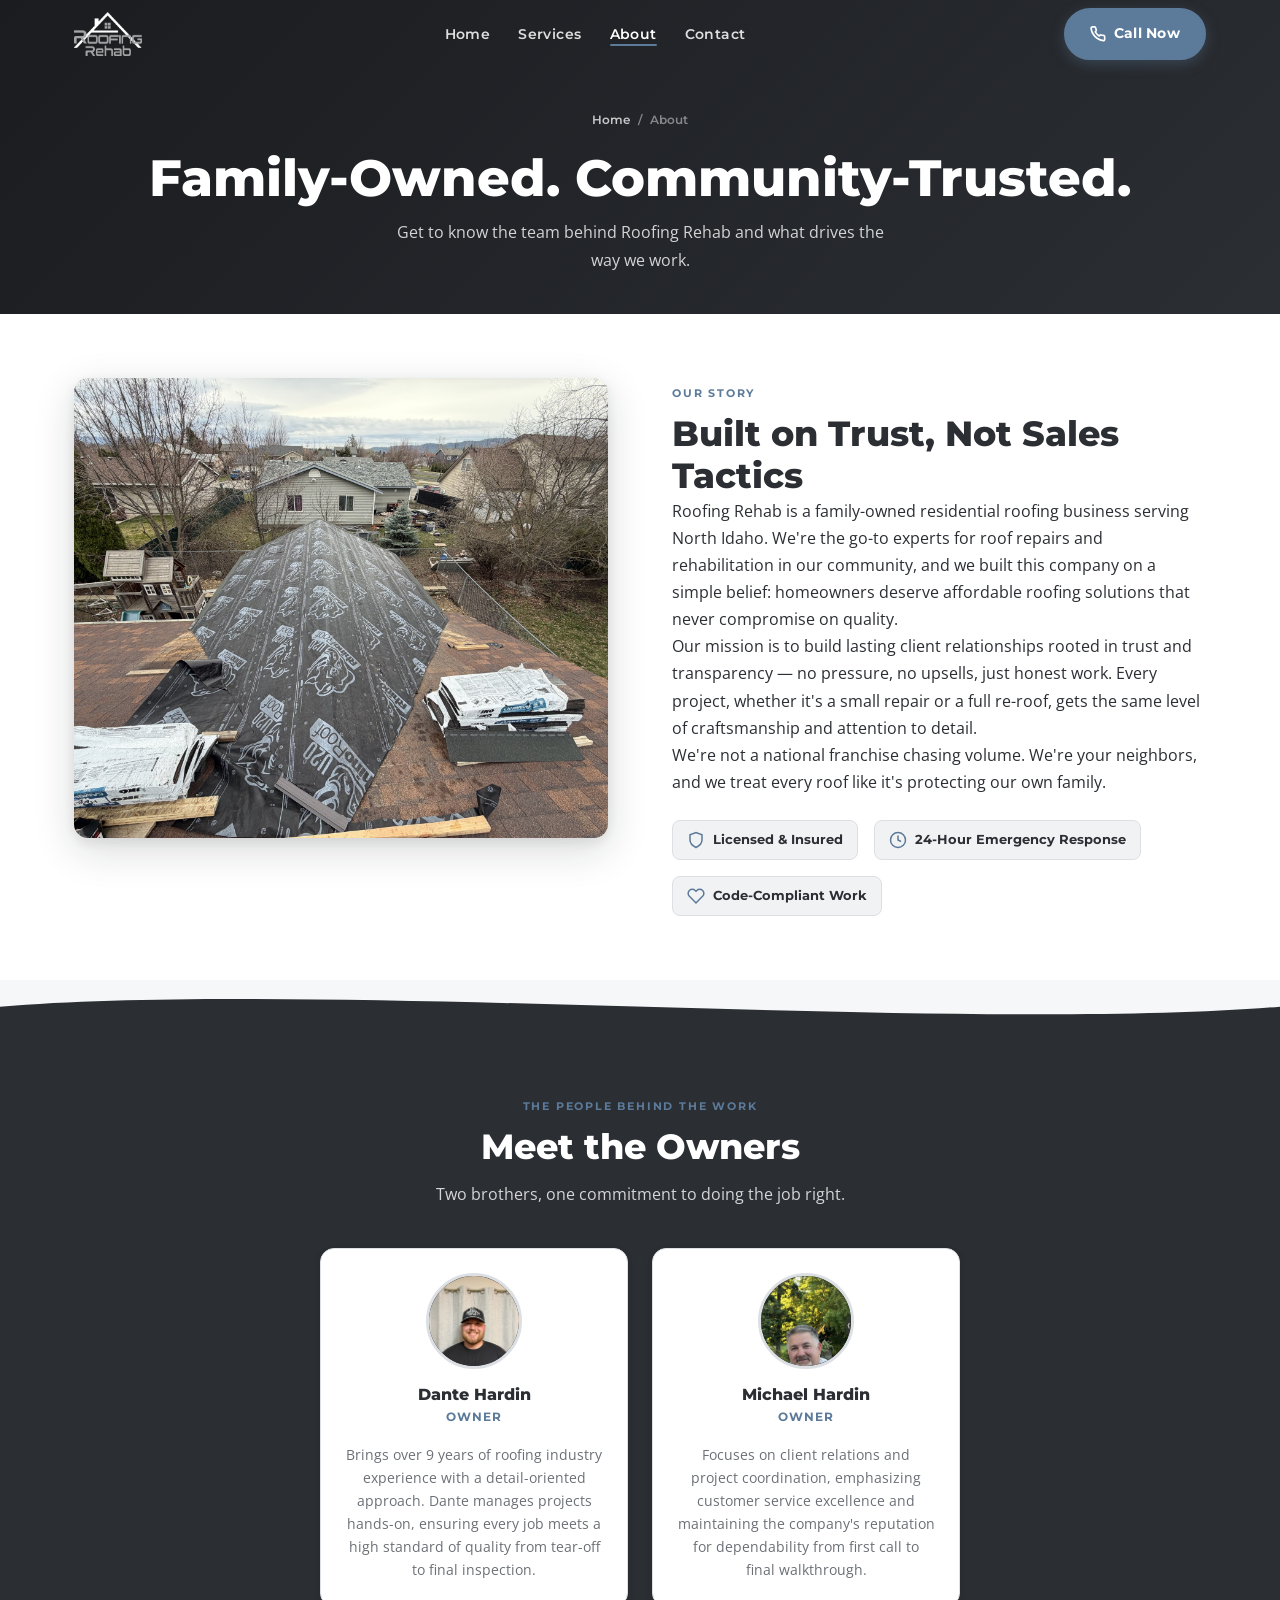
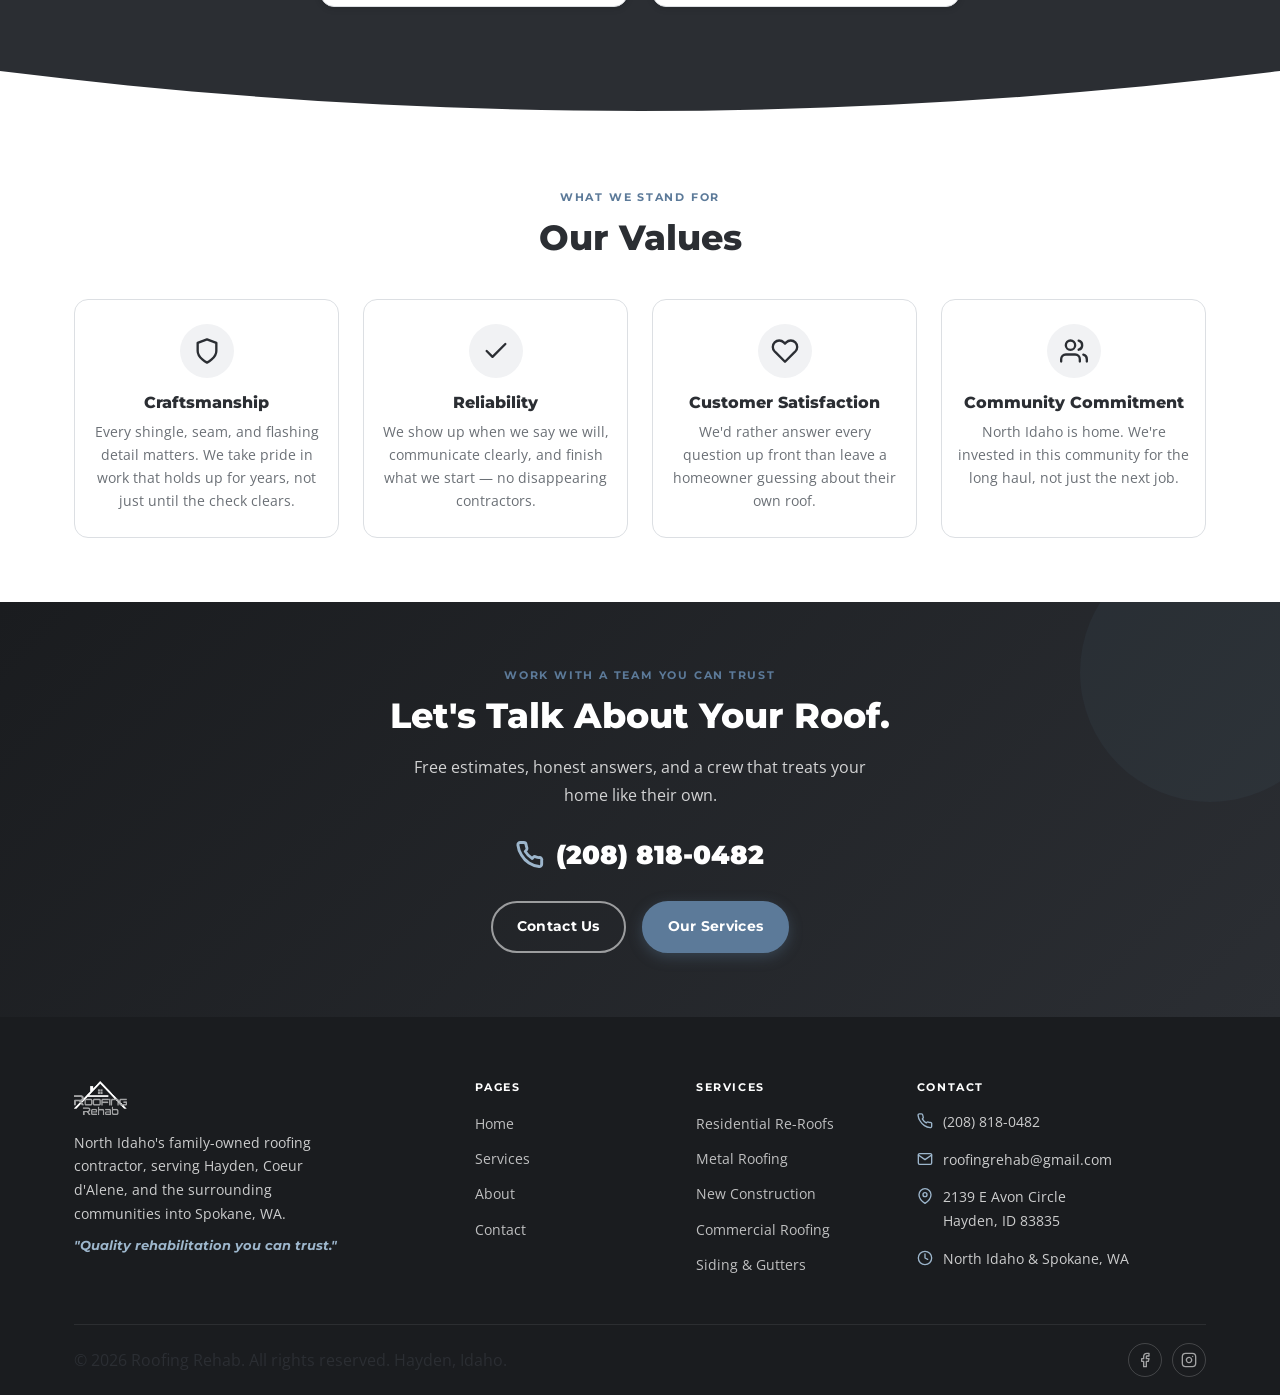
==== about.html @ 85b45764 "Initial build: Roofing Rehab website redesign Grayscale redesign of roofing-rehab.com with real jobs" ====
<!DOCTYPE html>
<html lang="en" class="no-js">
<head>
  <meta charset="UTF-8" />
  <meta name="viewport" content="width=device-width, initial-scale=1.0" />
  <title>About Us | Roofing Rehab — Family-Owned Roofing in Hayden, ID</title>
  <meta name="description" content="Meet the family behind Roofing Rehab. Owners Dante and Michael Hardin bring 9+ years of roofing experience to every project in Hayden, Coeur d'Alene, and North Idaho." />
  <link rel="canonical" href="https://roofing-rehab.com/about.html" />
  <link rel="preconnect" href="https://fonts.googleapis.com" />
  <link rel="preconnect" href="https://fonts.gstatic.com" crossorigin />
  <link rel="stylesheet" href="https://fonts.googleapis.com/css2?family=Montserrat:wght@700;800;900&family=Open+Sans:wght@400;500;600&display=swap" />
  <link rel="stylesheet" href="css/styles.css" />
  <link rel="icon" href="images/favicon.ico" sizes="any" />
  <link rel="icon" type="image/png" sizes="32x32" href="images/favicon-32x32.png" />
  <link rel="icon" type="image/png" sizes="16x16" href="images/favicon-16x16.png" />
  <link rel="apple-touch-icon" href="images/apple-touch-icon.png" />
</head>
<body>

  <!-- Nav -->
  <nav class="nav scrolled">
    <div class="nav-inner">
      <a href="index.html" class="nav-logo">
        <img src="images/logo-white.png" alt="Roofing Rehab" />
      </a>
      <ul class="nav-links">
        <li><a href="index.html">Home</a></li>
        <li><a href="services.html">Services</a></li>
        <li><a href="about.html">About</a></li>
        <li><a href="contact.html">Contact</a></li>
      </ul>
      <a href="tel:+12088180482" class="btn btn-primary nav-cta pulse">
        <svg xmlns="http://www.w3.org/2000/svg" width="16" height="16" viewBox="0 0 24 24" fill="none" stroke="currentColor" stroke-width="2.5" stroke-linecap="round" stroke-linejoin="round"><path d="M22 16.92v3a2 2 0 0 1-2.18 2 19.79 19.79 0 0 1-8.63-3.07A19.5 19.5 0 0 1 4.69 12 19.79 19.79 0 0 1 1.62 3.46a2 2 0 0 1 1.99-2.17h3a2 2 0 0 1 2 1.72c.127.96.361 1.903.7 2.81a2 2 0 0 1-.45 2.11L7.91 8.91a16 16 0 0 0 6 6l.93-.94a2 2 0 0 1 2.11-.45c.907.339 1.85.573 2.81.7A2 2 0 0 1 22 16.92z"/></svg>
        Call Now
      </a>
      <div class="nav-hamburger" aria-label="Menu" role="button" tabindex="0">
        <span></span><span></span><span></span>
      </div>
    </div>
    <div class="nav-mobile-menu">
      <a href="index.html">Home</a>
      <a href="services.html">Services</a>
      <a href="about.html">About</a>
      <a href="contact.html">Contact</a>
      <a href="tel:+12088180482" class="btn btn-primary">Call (208) 818-0482</a>
    </div>
  </nav>

  <!-- Page Hero -->
  <div class="page-hero">
    <div class="container">
      <div class="breadcrumb"><a href="index.html">Home</a> <span>/</span> About</div>
      <h1 class="reveal">Family-Owned. Community-Trusted.</h1>
      <p class="reveal">Get to know the team behind Roofing Rehab and what drives the way we work.</p>
    </div>
  </div>

  <!-- Story -->
  <section class="section section-alt about-story">
    <div class="container">
      <div class="about-story-img reveal">
        <img src="images/jobsite-overview.jpg" alt="Roofing Rehab jobsite with underlayment installed, staged for shingles" loading="lazy" />
      </div>
      <div>
        <span class="section-label reveal">Our Story</span>
        <h2 class="reveal">Built on Trust, Not Sales Tactics</h2>
        <p class="reveal">Roofing Rehab is a family-owned residential roofing business serving North Idaho. We're the go-to experts for roof repairs and rehabilitation in our community, and we built this company on a simple belief: homeowners deserve affordable roofing solutions that never compromise on quality.</p>
        <p class="reveal">Our mission is to build lasting client relationships rooted in trust and transparency — no pressure, no upsells, just honest work. Every project, whether it's a small repair or a full re-roof, gets the same level of craftsmanship and attention to detail.</p>
        <p class="reveal">We're not a national franchise chasing volume. We're your neighbors, and we treat every roof like it's protecting our own family.</p>
        <div class="certifications reveal">
          <div class="cert-badge">
            <svg xmlns="http://www.w3.org/2000/svg" width="18" height="18" viewBox="0 0 24 24" fill="none" stroke="currentColor" stroke-width="2"><path d="M12 22s8-4 8-10V5l-8-3-8 3v7c0 6 8 10 8 10z"/></svg>
            Licensed &amp; Insured
          </div>
          <div class="cert-badge">
            <svg xmlns="http://www.w3.org/2000/svg" width="18" height="18" viewBox="0 0 24 24" fill="none" stroke="currentColor" stroke-width="2"><circle cx="12" cy="12" r="10"/><polyline points="12 6 12 12 16 14"/></svg>
            24-Hour Emergency Response
          </div>
          <div class="cert-badge">
            <svg xmlns="http://www.w3.org/2000/svg" width="18" height="18" viewBox="0 0 24 24" fill="none" stroke="currentColor" stroke-width="2"><path d="M20.84 4.61a5.5 5.5 0 0 0-7.78 0L12 5.67l-1.06-1.06a5.5 5.5 0 0 0-7.78 7.78l1.06 1.06L12 21.23l7.78-7.78 1.06-1.06a5.5 5.5 0 0 0 0-7.78z"/></svg>
            Code-Compliant Work
          </div>
        </div>
      </div>
    </div>
  </section>

  <!-- Wave -->
  <div class="wave">
    <svg viewBox="0 0 1440 60" xmlns="http://www.w3.org/2000/svg" preserveAspectRatio="none" style="fill:#2B2E33;">
      <path d="M0,30 C360,0 1080,60 1440,30 L1440,60 L0,60 Z"/>
    </svg>
  </div>

  <!-- Team -->
  <section class="section section-navy">
    <div class="container">
      <div class="section-header">
        <span class="section-label reveal">The People Behind the Work</span>
        <h2 class="reveal section-header-light">Meet the Owners</h2>
        <p class="reveal section-header-light">Two brothers, one commitment to doing the job right.</p>
      </div>
      <div class="team-grid" data-stagger>
        <div class="team-card">
          <div class="team-avatar">
            <img src="images/dante-hardin.jpg" alt="Dante Hardin, Owner of Roofing Rehab" loading="lazy" />
          </div>
          <h3>Dante Hardin</h3>
          <span class="team-role">Owner</span>
          <p>Brings over 9 years of roofing industry experience with a detail-oriented approach. Dante manages projects hands-on, ensuring every job meets a high standard of quality from tear-off to final inspection.</p>
        </div>
        <div class="team-card">
          <div class="team-avatar">
            <img src="images/mike-hardin.jpg" alt="Michael Hardin, Owner of Roofing Rehab" loading="lazy" />
          </div>
          <h3>Michael Hardin</h3>
          <span class="team-role">Owner</span>
          <p>Focuses on client relations and project coordination, emphasizing customer service excellence and maintaining the company's reputation for dependability from first call to final walkthrough.</p>
        </div>
      </div>
    </div>
  </section>

  <!-- Wave -->
  <div class="wave" style="background:#2B2E33;">
    <svg viewBox="0 0 1440 60" xmlns="http://www.w3.org/2000/svg" preserveAspectRatio="none" style="fill:#FFFFFF;">
      <path d="M0,0 C480,60 960,60 1440,0 L1440,60 L0,60 Z"/>
    </svg>
  </div>

  <!-- Values -->
  <section class="section section-alt">
    <div class="container">
      <div class="section-header">
        <span class="section-label reveal">What We Stand For</span>
        <h2 class="reveal">Our Values</h2>
      </div>
      <div class="why-grid" data-stagger>
        <div class="why-card light">
          <div class="why-icon">
            <svg xmlns="http://www.w3.org/2000/svg" width="28" height="28" viewBox="0 0 24 24" fill="none" stroke="currentColor" stroke-width="2" stroke-linecap="round" stroke-linejoin="round"><path d="M12 22s8-4 8-10V5l-8-3-8 3v7c0 6 8 10 8 10z"/></svg>
          </div>
          <h3>Craftsmanship</h3>
          <p>Every shingle, seam, and flashing detail matters. We take pride in work that holds up for years, not just until the check clears.</p>
        </div>
        <div class="why-card light">
          <div class="why-icon">
            <svg xmlns="http://www.w3.org/2000/svg" width="28" height="28" viewBox="0 0 24 24" fill="none" stroke="currentColor" stroke-width="2" stroke-linecap="round" stroke-linejoin="round"><polyline points="20 6 9 17 4 12"/></svg>
          </div>
          <h3>Reliability</h3>
          <p>We show up when we say we will, communicate clearly, and finish what we start — no disappearing contractors.</p>
        </div>
        <div class="why-card light">
          <div class="why-icon">
            <svg xmlns="http://www.w3.org/2000/svg" width="28" height="28" viewBox="0 0 24 24" fill="none" stroke="currentColor" stroke-width="2" stroke-linecap="round" stroke-linejoin="round"><path d="M20.84 4.61a5.5 5.5 0 0 0-7.78 0L12 5.67l-1.06-1.06a5.5 5.5 0 0 0-7.78 7.78l1.06 1.06L12 21.23l7.78-7.78 1.06-1.06a5.5 5.5 0 0 0 0-7.78z"/></svg>
          </div>
          <h3>Customer Satisfaction</h3>
          <p>We'd rather answer every question up front than leave a homeowner guessing about their own roof.</p>
        </div>
        <div class="why-card light">
          <div class="why-icon">
            <svg xmlns="http://www.w3.org/2000/svg" width="28" height="28" viewBox="0 0 24 24" fill="none" stroke="currentColor" stroke-width="2" stroke-linecap="round" stroke-linejoin="round"><path d="M17 21v-2a4 4 0 0 0-4-4H5a4 4 0 0 0-4 4v2"/><circle cx="9" cy="7" r="4"/><path d="M23 21v-2a4 4 0 0 0-3-3.87"/><path d="M16 3.13a4 4 0 0 1 0 7.75"/></svg>
          </div>
          <h3>Community Commitment</h3>
          <p>North Idaho is home. We're invested in this community for the long haul, not just the next job.</p>
        </div>
      </div>
    </div>
  </section>

  <!-- CTA Banner -->
  <section class="cta-banner">
    <div class="container">
      <span class="section-label reveal">Work With a Team You Can Trust</span>
      <h2 class="reveal">Let's Talk About Your Roof.</h2>
      <p class="reveal">Free estimates, honest answers, and a crew that treats your home like their own.</p>
      <a href="tel:+12088180482" class="cta-phone reveal">
        <svg xmlns="http://www.w3.org/2000/svg" width="28" height="28" viewBox="0 0 24 24" fill="none" stroke="currentColor" stroke-width="2.5" stroke-linecap="round" stroke-linejoin="round"><path d="M22 16.92v3a2 2 0 0 1-2.18 2 19.79 19.79 0 0 1-8.63-3.07A19.5 19.5 0 0 1 4.69 12 19.79 19.79 0 0 1 1.62 3.46a2 2 0 0 1 1.99-2.17h3a2 2 0 0 1 2 1.72c.127.96.361 1.903.7 2.81a2 2 0 0 1-.45 2.11L7.91 8.91a16 16 0 0 0 6 6l.93-.94a2 2 0 0 1 2.11-.45c.907.339 1.85.573 2.81.7A2 2 0 0 1 22 16.92z"/></svg>
        (208) 818-0482
      </a>
      <div class="cta-actions reveal">
        <a href="contact.html" class="btn btn-outline">Contact Us</a>
        <a href="services.html" class="btn btn-primary">Our Services</a>
      </div>
    </div>
  </section>

  <!-- Footer -->
  <footer class="footer">
    <div class="container">
      <div class="footer-grid">
        <div class="footer-brand">
          <img src="images/logo-white.png" alt="Roofing Rehab" style="height:34px;" />
          <p>North Idaho's family-owned roofing contractor, serving Hayden, Coeur d'Alene, and the surrounding communities into Spokane, WA.</p>
          <div class="footer-tagline">"Quality rehabilitation you can trust."</div>
        </div>
        <div class="footer-col">
          <h4>Pages</h4>
          <ul>
            <li><a href="index.html">Home</a></li>
            <li><a href="services.html">Services</a></li>
            <li><a href="about.html">About</a></li>
            <li><a href="contact.html">Contact</a></li>
          </ul>
        </div>
        <div class="footer-col">
          <h4>Services</h4>
          <ul>
            <li><a href="services.html">Residential Re-Roofs</a></li>
            <li><a href="services.html">Metal Roofing</a></li>
            <li><a href="services.html">New Construction</a></li>
            <li><a href="services.html">Commercial Roofing</a></li>
            <li><a href="services.html">Siding &amp; Gutters</a></li>
          </ul>
        </div>
        <div class="footer-col">
          <h4>Contact</h4>
          <div class="footer-contact-item">
            <svg xmlns="http://www.w3.org/2000/svg" width="16" height="16" viewBox="0 0 24 24" fill="none" stroke="currentColor" stroke-width="2" stroke-linecap="round" stroke-linejoin="round"><path d="M22 16.92v3a2 2 0 0 1-2.18 2 19.79 19.79 0 0 1-8.63-3.07A19.5 19.5 0 0 1 4.69 12 19.79 19.79 0 0 1 1.62 3.46a2 2 0 0 1 1.99-2.17h3a2 2 0 0 1 2 1.72c.127.96.361 1.903.7 2.81a2 2 0 0 1-.45 2.11L7.91 8.91a16 16 0 0 0 6 6l.93-.94a2 2 0 0 1 2.11-.45c.907.339 1.85.573 2.81.7A2 2 0 0 1 22 16.92z"/></svg>
            <a href="tel:+12088180482">(208) 818-0482</a>
          </div>
          <div class="footer-contact-item">
            <svg xmlns="http://www.w3.org/2000/svg" width="16" height="16" viewBox="0 0 24 24" fill="none" stroke="currentColor" stroke-width="2" stroke-linecap="round" stroke-linejoin="round"><path d="M4 4h16c1.1 0 2 .9 2 2v12c0 1.1-.9 2-2 2H4c-1.1 0-2-.9-2-2V6c0-1.1.9-2 2-2z"/><polyline points="22,6 12,13 2,6"/></svg>
            <a href="mailto:roofingrehab@gmail.com">roofingrehab@gmail.com</a>
          </div>
          <div class="footer-contact-item">
            <svg xmlns="http://www.w3.org/2000/svg" width="16" height="16" viewBox="0 0 24 24" fill="none" stroke="currentColor" stroke-width="2" stroke-linecap="round" stroke-linejoin="round"><path d="M21 10c0 7-9 13-9 13s-9-6-9-13a9 9 0 0 1 18 0z"/><circle cx="12" cy="10" r="3"/></svg>
            <span>2139 E Avon Circle<br />Hayden, ID 83835</span>
          </div>
          <div class="footer-contact-item">
            <svg xmlns="http://www.w3.org/2000/svg" width="16" height="16" viewBox="0 0 24 24" fill="none" stroke="currentColor" stroke-width="2" stroke-linecap="round" stroke-linejoin="round"><circle cx="12" cy="12" r="10"/><polyline points="12 6 12 12 16 14"/></svg>
            <span>North Idaho &amp; Spokane, WA</span>
          </div>
        </div>
      </div>
      <div class="footer-bottom">
        <p>&copy; 2026 Roofing Rehab. All rights reserved. Hayden, Idaho.</p>
        <div class="footer-social">
          <a href="#" target="_blank" rel="noopener" aria-label="Facebook">
            <svg xmlns="http://www.w3.org/2000/svg" width="16" height="16" viewBox="0 0 24 24" fill="none" stroke="currentColor" stroke-width="2" stroke-linecap="round" stroke-linejoin="round"><path d="M18 2h-3a5 5 0 0 0-5 5v3H7v4h3v8h4v-8h3l1-4h-4V7a1 1 0 0 1 1-1h3z"/></svg>
          </a>
          <a href="#" target="_blank" rel="noopener" aria-label="Instagram">
            <svg xmlns="http://www.w3.org/2000/svg" width="16" height="16" viewBox="0 0 24 24" fill="none" stroke="currentColor" stroke-width="2" stroke-linecap="round" stroke-linejoin="round"><rect x="2" y="2" width="20" height="20" rx="5" ry="5"/><path d="M16 11.37A4 4 0 1 1 12.63 8 4 4 0 0 1 16 11.37z"/><line x1="17.5" y1="6.5" x2="17.51" y2="6.5"/></svg>
          </a>
        </div>
      </div>
    </div>
  </footer>

  <a href="tel:+12088180482" class="fab" aria-label="Call Now">
    <svg xmlns="http://www.w3.org/2000/svg" width="20" height="20" viewBox="0 0 24 24" fill="none" stroke="currentColor" stroke-width="2.5" stroke-linecap="round" stroke-linejoin="round"><path d="M22 16.92v3a2 2 0 0 1-2.18 2 19.79 19.79 0 0 1-8.63-3.07A19.5 19.5 0 0 1 4.69 12 19.79 19.79 0 0 1 1.62 3.46a2 2 0 0 1 1.99-2.17h3a2 2 0 0 1 2 1.72c.127.96.361 1.903.7 2.81a2 2 0 0 1-.45 2.11L7.91 8.91a16 16 0 0 0 6 6l.93-.94a2 2 0 0 1 2.11-.45c.907.339 1.85.573 2.81.7A2 2 0 0 1 22 16.92z"/></svg>
    Call Now
  </a>

  <script src="js/main.js"></script>

</body>
</html>
---- css/styles.css ----
/* ============================================================
   Roofing Rehab — styles.css  v1
   ============================================================ */

/* --- Variables --- */
:root {
  --color-primary:       #2B2E33;
  --color-primary-dark:  #1A1C1F;
  --color-primary-light: #565C64;
  --color-accent:        #5C7A99;
  --color-accent-dark:   #46617C;
  --color-ice:           #F1F2F4;
  --color-bg:            #F6F7F8;
  --color-bg-alt:        #FFFFFF;
  --color-text:          #2B2E33;
  --color-text-light:    #6B7076;
  --color-border:        #DCDFE3;
  --color-white:         #FFFFFF;

  /* Spacing scale */
  --space-xs:   8px;
  --space-sm:   16px;
  --space-md:   24px;
  --space-lg:   40px;
  --space-xl:   64px;
  --space-2xl:  96px;

  --shadow-sm:  0 1px 4px rgba(20,22,25,0.08), 0 2px 8px rgba(20,22,25,0.05);
  --shadow-md:  0 4px 16px rgba(20,22,25,0.10), 0 8px 24px rgba(20,22,25,0.06);
  --shadow-lg:  0 12px 40px rgba(20,22,25,0.16), 0 4px 12px rgba(20,22,25,0.08);

  --radius:     14px;
  --radius-sm:  8px;
  --radius-pill:50px;
  --transition: 0.25s ease;
  --max-width:  1180px;
}

/* --- Reset --- */
*, *::before, *::after { box-sizing: border-box; margin: 0; padding: 0; }
html { scroll-behavior: smooth; font-size: 16px; -webkit-text-size-adjust: 100%; }
body {
  font-family: 'Open Sans', sans-serif;
  background: var(--color-bg);
  color: var(--color-text);
  line-height: 1.7;
  overflow-x: hidden;
}
img { max-width: 100%; height: auto; display: block; }
a { color: inherit; text-decoration: none; }
ul { list-style: none; }
picture { display: block; }

/* --- Typography --- */
h1, h2, h3, h4, h5 {
  font-family: 'Montserrat', sans-serif;
  font-weight: 800;
  line-height: 1.2;
  color: var(--color-primary);
}
h1 { font-size: clamp(1.9rem, 4.5vw, 3.2rem); }
h2 { font-size: clamp(1.5rem, 3vw, 2.2rem); }
h3 { font-size: clamp(1rem, 1.8vw, 1.25rem); }
p  { font-size: 0.97rem; color: var(--color-text); line-height: 1.75; }

/* --- Layout --- */
.container { max-width: var(--max-width); margin: 0 auto; padding: 0 var(--space-md); }

.section     { padding: var(--space-xl) 0; }
.section-sm  { padding: var(--space-lg) 0; }
.section-alt  { background: var(--color-bg-alt); }
.section-navy { background: var(--color-primary); }
.section-ice  { background: var(--color-ice); }

/* --- Section headers --- */
.section-label {
  display: inline-block;
  font-family: 'Montserrat', sans-serif;
  font-size: 0.7rem;
  font-weight: 700;
  letter-spacing: 0.16em;
  text-transform: uppercase;
  color: var(--color-accent);
  margin-bottom: 10px;
}
.section-header {
  text-align: center;
  max-width: 640px;
  margin: 0 auto var(--space-lg);
}
.section-header .section-label { display: block; }
.section-header h2 { margin-bottom: 12px; }
.section-header p  { font-size: 1rem; color: var(--color-text-light); }

.section-navy .section-header h2,
.section-header-light { color: var(--color-white) !important; }
.section-navy .section-header p,
p.section-header-light { color: rgba(255,255,255,0.80) !important; }

/* --- Reveal animation --- */
.reveal {
  opacity: 0;
  transform: translateY(20px);
  transition: opacity 0.55s ease, transform 0.55s ease;
}
.reveal.visible { opacity: 1; transform: translateY(0); }
.no-js .reveal { opacity: 1; transform: none; }

/* ============================================================
   BUTTONS
   ============================================================ */
.btn {
  display: inline-flex;
  align-items: center;
  justify-content: center;
  gap: var(--space-xs);
  padding: 12px 24px;
  border-radius: var(--radius-pill);
  font-family: 'Montserrat', sans-serif;
  font-size: 0.88rem;
  font-weight: 700;
  letter-spacing: 0.02em;
  cursor: pointer;
  border: 2px solid transparent;
  transition: var(--transition);
  white-space: nowrap;
  text-decoration: none;
}
.btn-primary {
  background: var(--color-accent);
  color: var(--color-white);
  border-color: var(--color-accent);
  box-shadow: 0 4px 14px rgba(92,122,153,0.35);
}
.btn-primary:hover {
  background: var(--color-accent-dark);
  border-color: var(--color-accent-dark);
  transform: translateY(-2px);
  box-shadow: 0 6px 20px rgba(92,122,153,0.45);
}
.btn-outline {
  background: transparent;
  color: var(--color-white);
  border-color: rgba(255,255,255,0.55);
}
.btn-outline:hover {
  background: rgba(255,255,255,0.12);
  border-color: var(--color-white);
  transform: translateY(-2px);
}
.btn-navy {
  background: var(--color-primary);
  color: var(--color-white);
  border-color: var(--color-primary);
  box-shadow: var(--shadow-sm);
}
.btn-navy:hover {
  background: var(--color-primary-dark);
  border-color: var(--color-primary-dark);
  transform: translateY(-2px);
}
.btn-ghost {
  background: transparent;
  color: var(--color-primary);
  border-color: var(--color-primary);
}
.btn-ghost:hover {
  background: var(--color-primary);
  color: var(--color-white);
  transform: translateY(-2px);
}

@keyframes pulse {
  0%,100% { box-shadow: 0 4px 14px rgba(92,122,153,0.35); }
  50%      { box-shadow: 0 4px 24px rgba(92,122,153,0.65); }
}
.pulse { animation: pulse 2.6s ease infinite; }

/* ============================================================
   NAVIGATION
   ============================================================ */
.nav {
  position: fixed;
  top: 0;
  left: 0; right: 0;
  z-index: 1000;
  transition: background var(--transition), box-shadow var(--transition);
}
.nav.scrolled {
  background: var(--color-primary-dark);
  box-shadow: 0 2px 20px rgba(0,0,0,0.35);
}
.nav-inner {
  max-width: var(--max-width);
  margin: 0 auto;
  display: flex;
  align-items: center;
  justify-content: space-between;
  height: 68px;
  padding: 0 var(--space-md);
  transition: height var(--transition);
}
.nav.scrolled .nav-inner { height: 58px; }

.nav-logo { display: flex; align-items: center; gap: 10px; }
.nav-logo img { height: 44px; width: auto; }
.nav-logo span {
  font-family: 'Montserrat', sans-serif;
  font-weight: 800;
  font-size: 1.05rem;
  color: var(--color-white);
  letter-spacing: -0.01em;
}

.nav-links {
  display: flex;
  align-items: center;
  gap: 28px;
}
.nav-links a {
  font-family: 'Montserrat', sans-serif;
  font-size: 0.87rem;
  font-weight: 600;
  color: rgba(255,255,255,0.85);
  letter-spacing: 0.03em;
  transition: color var(--transition);
  position: relative;
  padding-bottom: 4px;
}
.nav-links a::after {
  content: '';
  position: absolute;
  bottom: 0; left: 0; right: 0;
  height: 2px;
  background: var(--color-accent);
  transform: scaleX(0);
  transform-origin: left;
  transition: transform var(--transition);
  border-radius: 2px;
}
.nav-links a:hover,
.nav-links a.active { color: var(--color-white); }
.nav-links a:hover::after,
.nav-links a.active::after { transform: scaleX(1); }
.nav-cta { margin-left: var(--space-sm); }

.nav-hamburger {
  display: none;
  flex-direction: column;
  gap: 5px;
  cursor: pointer;
  padding: 8px;
  background: none;
  border: none;
}
.nav-hamburger span {
  display: block;
  width: 24px; height: 2px;
  background: var(--color-white);
  border-radius: 2px;
  transition: var(--transition);
}
.nav-hamburger.open span:nth-child(1) { transform: translateY(7px) rotate(45deg); }
.nav-hamburger.open span:nth-child(2) { opacity: 0; transform: scaleX(0); }
.nav-hamburger.open span:nth-child(3) { transform: translateY(-7px) rotate(-45deg); }

.nav-mobile-menu {
  display: none;
  position: fixed;
  top: 58px; left: 0; right: 0;
  background: var(--color-primary-dark);
  flex-direction: column;
  padding: var(--space-md);
  box-shadow: 0 8px 32px rgba(0,0,0,0.3);
  z-index: 999;
  border-top: 1px solid rgba(255,255,255,0.08);
}
.nav-mobile-menu.open { display: flex; }
.nav-mobile-menu a {
  display: block;
  padding: 13px 0;
  font-family: 'Montserrat', sans-serif;
  font-size: 1rem;
  font-weight: 600;
  color: rgba(255,255,255,0.88);
  border-bottom: 1px solid rgba(255,255,255,0.07);
  transition: color var(--transition);
}
.nav-mobile-menu a:hover { color: var(--color-accent); }
.nav-mobile-menu .btn {
  margin-top: var(--space-md);
  width: 100%;
  font-size: 1rem;
  padding: 14px;
}

/* ============================================================
   HERO
   ============================================================ */
.hero {
  position: relative;
  min-height: 92vh;
  display: flex;
  align-items: center;
}
.hero-bg {
  position: absolute;
  inset: 0;
  overflow: hidden;
  background: var(--color-primary-dark);
}
.hero-bg img {
  position: absolute;
  inset: 0;
  width: 100%;
  height: 100%;
  object-fit: cover;
  object-position: center;
}
.hero-bg::after {
  content: '';
  position: absolute;
  inset: 0;
  background: linear-gradient(
    150deg,
    rgba(26,28,31,0.90) 0%,
    rgba(43,46,51,0.80) 55%,
    rgba(43,46,51,0.45) 100%
  );
}
.hero-content {
  position: relative;
  z-index: 2;
  padding: 130px var(--space-md) var(--space-xl);
  max-width: var(--max-width);
  margin: 0 auto;
  width: 100%;
}
.hero-badge {
  display: inline-flex;
  align-items: center;
  gap: 8px;
  background: rgba(92,122,153,0.18);
  border: 1px solid rgba(92,122,153,0.45);
  color: #9DB6CC;
  font-family: 'Montserrat', sans-serif;
  font-size: 0.73rem;
  font-weight: 700;
  letter-spacing: 0.12em;
  text-transform: uppercase;
  padding: 7px 16px;
  border-radius: var(--radius-pill);
  margin-bottom: var(--space-md);
}
.hero-badge .badge-dot {
  width: 6px; height: 6px;
  border-radius: 50%;
  background: var(--color-accent);
  animation: badge-blink 1.8s ease infinite;
  flex-shrink: 0;
}
@keyframes badge-blink {
  0%,100% { opacity: 1; }
  50% { opacity: 0.3; }
}
.hero h1 {
  color: var(--color-white);
  max-width: 680px;
  margin-bottom: var(--space-md);
}
.hero h1 span { color: #9DB6CC; }
.hero-sub {
  color: rgba(255,255,255,0.82);
  font-size: 1.05rem;
  max-width: 520px;
  margin-bottom: var(--space-lg);
  line-height: 1.75;
}
.hero-actions {
  display: flex;
  gap: var(--space-sm);
  flex-wrap: wrap;
  align-items: center;
  margin-bottom: var(--space-xl);
}
.hero-trust {
  display: flex;
  gap: var(--space-lg);
  flex-wrap: wrap;
  padding-top: var(--space-lg);
  border-top: 1px solid rgba(255,255,255,0.12);
}
.hero-trust-item {
  display: flex;
  align-items: center;
  gap: 8px;
  color: rgba(255,255,255,0.82);
  font-size: 0.87rem;
  font-family: 'Montserrat', sans-serif;
  font-weight: 600;
}
.hero-trust-item svg { color: var(--color-accent); flex-shrink: 0; }

.hero-scroll {
  position: absolute;
  bottom: var(--space-md);
  left: 50%;
  transform: translateX(-50%);
  display: flex;
  flex-direction: column;
  align-items: center;
  gap: 6px;
  color: rgba(255,255,255,0.35);
  font-size: 0.65rem;
  font-family: 'Montserrat', sans-serif;
  letter-spacing: 0.14em;
  text-transform: uppercase;
  animation: hero-bounce 2.2s ease infinite;
}
@keyframes hero-bounce {
  0%,100% { transform: translateX(-50%) translateY(0); }
  50%      { transform: translateX(-50%) translateY(7px); }
}

/* ============================================================
   STATS BAR
   ============================================================ */
.stats-bar {
  background: var(--color-primary);
  padding: var(--space-md) 0;
}
.stats-grid {
  display: grid;
  grid-template-columns: repeat(4, 1fr);
}
.stat-item {
  text-align: center;
  padding: var(--space-md) var(--space-sm);
  border-right: 1px solid rgba(255,255,255,0.10);
}
.stat-item:last-child { border-right: none; }
.stat-number {
  display: block;
  font-family: 'Montserrat', sans-serif;
  font-size: 2.2rem;
  font-weight: 900;
  color: #9DB6CC;
  line-height: 1.1;
}
.stat-suffix {
  font-size: 1.3rem;
  font-weight: 900;
  color: #9DB6CC;
}
.stat-label {
  font-family: 'Montserrat', sans-serif;
  font-size: 0.72rem;
  font-weight: 600;
  color: rgba(255,255,255,0.78);
  letter-spacing: 0.06em;
  text-transform: uppercase;
  margin-top: 5px;
  display: block;
}

/* ============================================================
   DISCOUNT / TRUST BAR
   ============================================================ */
.discount-bar {
  background: var(--color-bg-alt);
  border-bottom: 1px solid var(--color-border);
  padding: 14px 0;
}
.discount-bar .container {
  display: flex;
  justify-content: center;
  gap: var(--space-lg);
  flex-wrap: wrap;
  align-items: center;
}
.discount-item {
  display: flex;
  align-items: center;
  gap: 7px;
  font-family: 'Montserrat', sans-serif;
  font-size: 0.8rem;
  font-weight: 700;
  color: var(--color-primary);
}
.discount-item svg { color: var(--color-accent); flex-shrink: 0; }

/* ============================================================
   ABOUT SNIPPET
   ============================================================ */
.about-snippet .container {
  display: grid;
  grid-template-columns: 1fr 1fr;
  gap: var(--space-xl);
  align-items: center;
}
.about-img-wrap {
  position: relative;
  border-radius: var(--radius);
  overflow: hidden;
  box-shadow: var(--shadow-lg);
}
.about-img-wrap picture,
.about-img-wrap img {
  display: block;
  width: 100%;
  height: 420px;
  object-fit: cover;
}
.about-img-badge {
  position: absolute;
  bottom: var(--space-md);
  left: var(--space-md);
  background: var(--color-accent);
  color: var(--color-white);
  font-family: 'Montserrat', sans-serif;
  font-size: 0.8rem;
  font-weight: 700;
  padding: 7px 14px;
  border-radius: var(--radius-sm);
  box-shadow: var(--shadow-md);
}
.about-text .section-label { display: block; }
.about-text h2 { margin-bottom: var(--space-sm); }
.about-text p { color: var(--color-text-light); margin-bottom: var(--space-sm); }
.about-values {
  display: grid;
  grid-template-columns: 1fr 1fr;
  gap: var(--space-sm);
  margin: var(--space-md) 0 var(--space-md);
}
.about-value {
  display: flex;
  align-items: flex-start;
  gap: 11px;
}
.about-value-icon {
  width: 36px; height: 36px;
  background: var(--color-ice);
  border-radius: 9px;
  display: flex; align-items: center; justify-content: center;
  flex-shrink: 0;
  color: var(--color-primary-light);
}
.about-value h4 { font-size: 0.88rem; color: var(--color-primary); margin-bottom: 2px; }
.about-value p  { font-size: 0.8rem; color: var(--color-text-light); margin: 0; line-height: 1.5; }

/* ============================================================
   WAVE DIVIDERS
   ============================================================ */
.wave { display: block; overflow: hidden; line-height: 0; margin: 0; }
.wave svg { display: block; width: 100%; }

/* ============================================================
   SERVICES PREVIEW (homepage)
   ============================================================ */
.services-grid {
  display: grid;
  grid-template-columns: repeat(3, 1fr);
  gap: var(--space-md);
}
.service-card {
  background: var(--color-bg-alt);
  border-radius: var(--radius);
  padding: var(--space-md) var(--space-md);
  border: 1px solid var(--color-border);
  box-shadow: var(--shadow-sm);
  transition: transform var(--transition), box-shadow var(--transition), border-color var(--transition);
  display: flex;
  flex-direction: column;
}
.service-card:hover {
  transform: translateY(-4px);
  box-shadow: var(--shadow-md);
  border-color: var(--color-primary-light);
}
.service-icon {
  width: 48px; height: 48px;
  background: var(--color-ice);
  border-radius: 11px;
  display: flex; align-items: center; justify-content: center;
  margin-bottom: var(--space-sm);
  color: var(--color-primary);
  transition: background var(--transition), color var(--transition);
  flex-shrink: 0;
}
.service-card:hover .service-icon { background: var(--color-primary); color: var(--color-white); }
.service-card h3 { font-size: 1rem; margin-bottom: 8px; }
.service-card p  { font-size: 0.87rem; color: var(--color-text-light); line-height: 1.65; flex: 1; }

/* ============================================================
   WHY CHOOSE US
   ============================================================ */
.why-grid {
  display: grid;
  grid-template-columns: repeat(4, 1fr);
  gap: var(--space-md);
}
.why-card {
  text-align: center;
  padding: var(--space-md) var(--space-sm);
  background: rgba(255,255,255,0.07);
  border: 1px solid rgba(255,255,255,0.12);
  border-radius: var(--radius);
  transition: transform var(--transition), background var(--transition);
}
.why-card:hover { transform: translateY(-4px); background: rgba(255,255,255,0.12); }
.why-icon {
  width: 54px; height: 54px;
  background: rgba(92,122,153,0.18);
  border-radius: 50%;
  display: flex; align-items: center; justify-content: center;
  margin: 0 auto var(--space-sm);
  color: #9DB6CC;
  transition: background var(--transition), color var(--transition);
}
.why-card:hover .why-icon { background: var(--color-accent); color: var(--color-white); }
.why-card h3 { font-size: 0.97rem; color: var(--color-white); margin-bottom: 8px; }
.why-card p  { font-size: 0.87rem; color: rgba(255,255,255,0.80); line-height: 1.65; }

.why-card.light {
  background: var(--color-bg-alt);
  border-color: var(--color-border);
}
.why-card.light h3 { color: var(--color-primary); }
.why-card.light p  { color: var(--color-text-light); }
.why-card.light .why-icon { background: var(--color-ice); color: var(--color-primary); }
.why-card.light:hover .why-icon { background: var(--color-primary); color: var(--color-white); }

/* ============================================================
   CTA BANNER
   ============================================================ */
.cta-banner {
  background: linear-gradient(135deg, var(--color-primary-dark) 0%, var(--color-primary) 100%);
  padding: var(--space-xl) 0;
  text-align: center;
  position: relative;
  overflow: hidden;
}
.cta-banner::before {
  content: '';
  position: absolute;
  top: -60px; right: -60px;
  width: 260px; height: 260px;
  border-radius: 50%;
  background: rgba(92,122,153,0.08);
  pointer-events: none;
}
.cta-banner .container { position: relative; z-index: 1; }
.cta-banner .section-label { display: block; margin-bottom: 10px; }
.cta-banner h2 { color: var(--color-white); margin-bottom: var(--space-sm); }
.cta-banner > .container > p {
  color: rgba(255,255,255,0.80);
  font-size: 1rem;
  margin-bottom: var(--space-md);
  max-width: 480px;
  margin-left: auto;
  margin-right: auto;
}
.cta-phone {
  display: inline-flex;
  align-items: center;
  gap: 12px;
  color: var(--color-white);
  font-family: 'Montserrat', sans-serif;
  font-size: 1.6rem;
  font-weight: 900;
  margin-bottom: var(--space-md);
  transition: color var(--transition);
}
.cta-phone svg { color: #9DB6CC; }
.cta-phone:hover { color: #9DB6CC; }
.cta-actions { display: flex; gap: var(--space-sm); justify-content: center; flex-wrap: wrap; }

/* ============================================================
   FOOTER
   ============================================================ */
.footer {
  background: var(--color-primary-dark);
  padding: var(--space-xl) 0 0;
}
.footer-grid {
  display: grid;
  grid-template-columns: 2fr 1fr 1fr 1.6fr;
  gap: var(--space-lg);
  padding-bottom: var(--space-lg);
  border-bottom: 1px solid rgba(255,255,255,0.08);
}
.footer-brand img { height: 38px; margin-bottom: var(--space-sm); }
.footer-brand p {
  font-size: 0.87rem;
  line-height: 1.7;
  max-width: 260px;
  color: rgba(255,255,255,0.78);
}
.footer-tagline {
  color: #9DB6CC;
  font-family: 'Montserrat', sans-serif;
  font-size: 0.8rem;
  font-weight: 700;
  font-style: italic;
  margin-top: 10px;
}
.footer-col h4 {
  font-family: 'Montserrat', sans-serif;
  font-size: 0.7rem;
  font-weight: 700;
  letter-spacing: 0.14em;
  text-transform: uppercase;
  color: var(--color-white);
  margin-bottom: var(--space-sm);
}
.footer-col ul { display: flex; flex-direction: column; gap: 8px; }
.footer-col ul li a {
  font-size: 0.87rem;
  color: rgba(255,255,255,0.72);
  transition: color var(--transition);
}
.footer-col ul li a:hover { color: #9DB6CC; }
.footer-contact-item {
  display: flex;
  align-items: flex-start;
  gap: 10px;
  font-size: 0.87rem;
  margin-bottom: 14px;
  color: rgba(255,255,255,0.78);
}
.footer-contact-item svg { color: #9DB6CC; flex-shrink: 0; margin-top: 3px; }
.footer-contact-item a { color: rgba(255,255,255,0.78); }
.footer-contact-item a:hover { color: #9DB6CC; }
.footer-contact-item span { color: rgba(255,255,255,0.78); }
.footer-bottom {
  padding: 18px 0;
  display: flex;
  justify-content: space-between;
  align-items: center;
  font-size: 0.8rem;
  color: rgba(255,255,255,0.45);
  flex-wrap: wrap;
  gap: var(--space-sm);
}
.footer-social { display: flex; gap: 10px; }
.footer-social a {
  width: 34px; height: 34px;
  border-radius: 50%;
  border: 1px solid rgba(255,255,255,0.18);
  display: flex; align-items: center; justify-content: center;
  color: rgba(255,255,255,0.60);
  transition: var(--transition);
}
.footer-social a:hover { background: var(--color-accent); border-color: var(--color-accent); color: var(--color-white); }

/* ============================================================
   FAB
   ============================================================ */
.fab {
  position: fixed;
  bottom: 24px; right: 24px;
  z-index: 900;
  display: none;
  align-items: center;
  gap: 8px;
  background: var(--color-accent);
  color: var(--color-white);
  padding: 12px 18px;
  border-radius: var(--radius-pill);
  box-shadow: 0 6px 20px rgba(92,122,153,0.5);
  font-family: 'Montserrat', sans-serif;
  font-weight: 700;
  font-size: 0.87rem;
  animation: pulse 2.6s ease infinite;
  text-decoration: none;
}
.fab:hover { background: var(--color-accent-dark); transform: scale(1.04); }

/* ============================================================
   PAGE HERO (inner pages)
   ============================================================ */
.page-hero {
  background: linear-gradient(135deg, var(--color-primary-dark) 0%, var(--color-primary) 100%);
  padding: 110px 0 var(--space-lg);
  text-align: center;
}
.page-hero h1 { color: var(--color-white); margin-bottom: 10px; }
.page-hero p  { color: rgba(255,255,255,0.80); font-size: 1rem; max-width: 500px; margin: 0 auto; }
.breadcrumb {
  display: flex;
  justify-content: center;
  align-items: center;
  gap: 8px;
  margin-bottom: var(--space-sm);
  font-family: 'Montserrat', sans-serif;
  font-size: 0.76rem;
  font-weight: 600;
  color: rgba(255,255,255,0.45);
}
.breadcrumb a { color: rgba(255,255,255,0.75); transition: color var(--transition); }
.breadcrumb a:hover { color: #9DB6CC; }

/* ============================================================
   SERVICES PAGE — full grid
   ============================================================ */
.services-full-grid {
  display: grid;
  grid-template-columns: repeat(3, 1fr);
  gap: var(--space-md);
  align-items: start;
}
.service-full-card {
  background: var(--color-bg-alt);
  border-radius: var(--radius);
  overflow: hidden;
  border: 1px solid var(--color-border);
  box-shadow: var(--shadow-sm);
  transition: transform var(--transition), box-shadow var(--transition);
  display: flex;
  flex-direction: column;
}
.service-full-card:hover { transform: translateY(-4px); box-shadow: var(--shadow-md); }
.service-full-img { height: 180px; overflow: hidden; flex-shrink: 0; }
.service-full-img picture { height: 100%; }
.service-full-img img {
  width: 100%; height: 100%;
  object-fit: cover;
  transition: transform 0.5s ease;
  display: block;
}
.service-full-card:hover .service-full-img img { transform: scale(1.06); }
.service-full-placeholder {
  height: 180px;
  flex-shrink: 0;
  background: linear-gradient(135deg, var(--color-primary) 0%, var(--color-primary-light) 100%);
  display: flex;
  align-items: center;
  justify-content: center;
}
.service-full-placeholder svg { color: rgba(255,255,255,0.45); }
.service-full-body { padding: var(--space-md); flex: 1; display: flex; flex-direction: column; }
.service-full-body h3 { font-size: 1.05rem; margin-bottom: 8px; }
.service-full-body p  { font-size: 0.88rem; color: var(--color-text-light); margin-bottom: var(--space-sm); flex: 1; line-height: 1.65; }
.service-tags { display: flex; flex-wrap: wrap; gap: 6px; margin-top: auto; }
.service-tag {
  font-family: 'Montserrat', sans-serif;
  font-size: 0.7rem;
  font-weight: 600;
  background: var(--color-ice);
  color: var(--color-primary-light);
  padding: 3px 10px;
  border-radius: var(--radius-pill);
  white-space: nowrap;
}

/* ============================================================
   FAQ (accordion)
   ============================================================ */
.faq-list { max-width: 780px; margin: 0 auto; }
.faq-item {
  background: var(--color-bg-alt);
  border: 1px solid var(--color-border);
  border-radius: var(--radius-sm);
  margin-bottom: 12px;
  overflow: hidden;
}
.faq-question {
  width: 100%;
  display: flex;
  align-items: center;
  justify-content: space-between;
  gap: var(--space-sm);
  padding: 18px 20px;
  background: none;
  border: none;
  text-align: left;
  cursor: pointer;
  font-family: 'Montserrat', sans-serif;
  font-weight: 700;
  font-size: 0.95rem;
  color: var(--color-primary);
}
.faq-question svg { color: var(--color-accent); flex-shrink: 0; transition: transform var(--transition); }
.faq-item.open .faq-question svg { transform: rotate(45deg); }
.faq-answer {
  max-height: 0;
  overflow: hidden;
  transition: max-height 0.35s ease, padding var(--transition);
  padding: 0 20px;
}
.faq-item.open .faq-answer { max-height: 300px; padding: 0 20px 18px; }
.faq-answer p { color: var(--color-text-light); font-size: 0.9rem; }

/* ============================================================
   ABOUT PAGE
   ============================================================ */
.about-story .container {
  display: grid;
  grid-template-columns: 1fr 1fr;
  gap: var(--space-xl);
  align-items: start;
}
.about-story-img {
  border-radius: var(--radius);
  overflow: hidden;
  box-shadow: var(--shadow-lg);
  width: 100%;
}
.about-story-img picture,
.about-story-img img {
  display: block;
  width: 100%;
  height: 460px;
  object-fit: cover;
}
.certifications {
  display: flex;
  gap: var(--space-sm);
  flex-wrap: wrap;
  margin-top: var(--space-md);
}
.cert-badge {
  display: flex;
  align-items: center;
  gap: 8px;
  background: var(--color-ice);
  border: 1px solid var(--color-border);
  border-radius: var(--radius-sm);
  padding: 8px 14px;
  font-family: 'Montserrat', sans-serif;
  font-size: 0.8rem;
  font-weight: 700;
  color: var(--color-primary);
}
.cert-badge svg { color: var(--color-accent); }

/* Team */
.team-grid {
  display: grid;
  grid-template-columns: repeat(2, 1fr);
  gap: var(--space-md);
  max-width: 640px;
  margin: 0 auto;
}
.team-card {
  background: var(--color-bg-alt);
  border-radius: var(--radius);
  padding: var(--space-md);
  text-align: center;
  border: 1px solid var(--color-border);
  box-shadow: var(--shadow-sm);
  transition: transform var(--transition), box-shadow var(--transition);
}
.team-card:hover { transform: translateY(-4px); box-shadow: var(--shadow-md); }
.team-avatar {
  width: 96px; height: 96px;
  border-radius: 50%;
  background: var(--color-primary);
  display: flex; align-items: center; justify-content: center;
  margin: 0 auto var(--space-sm);
  font-family: 'Montserrat', sans-serif;
  font-weight: 900;
  font-size: 1.35rem;
  color: var(--color-white);
  overflow: hidden;
  border: 3px solid var(--color-border);
}
.team-avatar img {
  width: 100%; height: 100%;
  object-fit: cover;
  object-position: center top;
  display: block;
}
.team-card h3 { font-size: 1rem; margin-bottom: 4px; }
.team-card .team-role {
  font-family: 'Montserrat', sans-serif;
  font-size: 0.72rem;
  font-weight: 700;
  color: var(--color-accent);
  text-transform: uppercase;
  letter-spacing: 0.08em;
  margin-bottom: var(--space-sm);
  display: block;
}
.team-card p { font-size: 0.87rem; color: var(--color-text-light); line-height: 1.65; }

/* Pull quote */
.pull-quote {
  text-align: center;
  max-width: 720px;
  margin: 0 auto;
}
.pull-quote blockquote {
  font-family: 'Open Sans', sans-serif;
  font-size: 1.15rem;
  font-style: italic;
  color: rgba(255,255,255,0.92);
  line-height: 1.8;
  margin-bottom: var(--space-sm);
  quotes: none;
}
.pull-quote cite {
  font-family: 'Montserrat', sans-serif;
  font-size: 0.87rem;
  font-weight: 700;
  font-style: normal;
  color: #9DB6CC;
}

/* ============================================================
   GALLERY
   ============================================================ */
.gallery-grid {
  display: grid;
  grid-template-columns: repeat(3, 1fr);
  gap: var(--space-sm);
}
.gallery-item {
  border-radius: var(--radius-sm);
  overflow: hidden;
  box-shadow: var(--shadow-sm);
  aspect-ratio: 4/3;
}
.gallery-item img {
  width: 100%; height: 100%;
  object-fit: cover;
  transition: transform 0.5s ease;
}
.gallery-item:hover img { transform: scale(1.08); }

/* ============================================================
   CONTACT PAGE
   ============================================================ */
.contact-layout {
  display: grid;
  grid-template-columns: 1fr;
  gap: var(--space-xl);
  align-items: start;
}
.contact-info-item {
  display: flex;
  gap: var(--space-md);
  align-items: flex-start;
  margin-bottom: var(--space-md);
}
.contact-info-icon {
  width: 44px; height: 44px;
  background: var(--color-ice);
  border-radius: 11px;
  display: flex; align-items: center; justify-content: center;
  flex-shrink: 0;
  color: var(--color-primary);
}
.contact-info-item h4 {
  font-family: 'Montserrat', sans-serif;
  font-size: 0.7rem;
  font-weight: 700;
  letter-spacing: 0.10em;
  text-transform: uppercase;
  color: var(--color-text-light);
  margin-bottom: 4px;
}
.contact-info-item p,
.contact-info-item a {
  font-size: 0.97rem;
  font-weight: 600;
  color: var(--color-primary);
  line-height: 1.5;
  font-family: inherit;
}
.contact-info-item a:hover { color: var(--color-accent); }

.discounts-box {
  background: var(--color-ice);
  border: 1px solid var(--color-border);
  border-radius: var(--radius);
  padding: var(--space-md);
  margin-top: var(--space-md);
}
.discounts-box h4 {
  font-family: 'Montserrat', sans-serif;
  font-size: 0.7rem;
  font-weight: 700;
  letter-spacing: 0.12em;
  text-transform: uppercase;
  color: var(--color-primary);
  margin-bottom: var(--space-sm);
}
.discounts-box .discount-item { justify-content: flex-start; }
.discounts-box .discount-list { display: flex; flex-direction: column; gap: 9px; }
.discounts-box small { display: block; font-size: 0.8rem; color: var(--color-text-light); margin-top: var(--space-sm); }

/* Emergency callout on contact page */
.emergency-callout {
  background: var(--color-accent);
  padding: var(--space-md) 0;
  text-align: center;
}
.emergency-callout p {
  font-family: 'Montserrat', sans-serif;
  font-weight: 800;
  font-size: 0.95rem;
  color: var(--color-white);
  margin-bottom: 6px;
}
.emergency-callout a.phone-link {
  display: inline-flex;
  align-items: center;
  gap: 10px;
  font-family: 'Montserrat', sans-serif;
  font-size: 1.7rem;
  font-weight: 900;
  color: var(--color-white);
  transition: color var(--transition);
}
.emergency-callout a.phone-link:hover { color: var(--color-primary-dark); }
.emergency-callout small {
  display: block;
  font-size: 0.83rem;
  color: rgba(255,255,255,0.88);
  margin-top: 5px;
}

/* Big click-to-call/email tiles on contact page */
.contact-tiles {
  display: grid;
  grid-template-columns: 1fr 1fr;
  gap: var(--space-md);
  margin-bottom: var(--space-lg);
}
.contact-tile {
  background: var(--color-bg-alt);
  border: 1px solid var(--color-border);
  border-radius: var(--radius);
  padding: var(--space-lg) var(--space-md);
  text-align: center;
  box-shadow: var(--shadow-sm);
  transition: transform var(--transition), box-shadow var(--transition), border-color var(--transition);
}
.contact-tile:hover { transform: translateY(-4px); box-shadow: var(--shadow-md); border-color: var(--color-accent); }
.contact-tile-icon {
  width: 60px; height: 60px;
  background: var(--color-ice);
  border-radius: 50%;
  display: flex; align-items: center; justify-content: center;
  margin: 0 auto var(--space-sm);
  color: var(--color-accent);
}
.contact-tile h3 { font-size: 1rem; margin-bottom: 6px; }
.contact-tile a.big-link {
  font-family: 'Montserrat', sans-serif;
  font-weight: 800;
  font-size: 1.25rem;
  color: var(--color-primary);
  word-break: break-word;
}
.contact-tile a.big-link:hover { color: var(--color-accent); }
.contact-tile p.sub { font-size: 0.82rem; color: var(--color-text-light); margin-top: 6px; }


/* ============================================================
   RESPONSIVE
   ============================================================ */
@media (max-width: 1024px) {
  :root { --space-xl: 52px; --space-lg: 32px; }

  .services-grid        { grid-template-columns: repeat(2, 1fr); }
  .services-full-grid   { grid-template-columns: repeat(2, 1fr); }
  .why-grid             { grid-template-columns: repeat(2, 1fr); }
  .footer-grid          { grid-template-columns: 1fr 1fr; gap: var(--space-md); }
  .about-snippet .container { grid-template-columns: 1fr; gap: var(--space-lg); }
  .about-story .container   { grid-template-columns: 1fr; }
  .about-img-wrap picture,
  .about-img-wrap img   { height: 320px; }
  .gallery-grid { grid-template-columns: repeat(2, 1fr); }
}

@media (max-width: 768px) {
  :root {
    --space-xl: 44px;
    --space-lg: 28px;
  }

  .section { padding: 44px 0; }

  /* Nav */
  .nav-links, .nav-cta { display: none; }
  .nav-hamburger { display: flex; }
  .nav-inner { height: 58px; }

  /* Stats */
  .stats-grid { grid-template-columns: repeat(2, 1fr); }
  .stat-item  { border-right: none; border-bottom: 1px solid rgba(255,255,255,0.10); }
  .stat-item:nth-child(odd)  { border-right: 1px solid rgba(255,255,255,0.10); }
  .stat-item:last-child      { border-bottom: none; }
  .stat-item:nth-child(3)    { border-bottom: none; }

  /* About */
  .about-snippet .container { grid-template-columns: 1fr; }
  .about-values { grid-template-columns: 1fr; }
  .about-img-wrap picture,
  .about-img-wrap img { height: 240px; }

  /* Grids */
  .services-grid      { grid-template-columns: 1fr; }
  .services-full-grid { grid-template-columns: 1fr; }
  .why-grid           { grid-template-columns: 1fr 1fr; }
  .team-grid          { grid-template-columns: 1fr; max-width: 400px; margin: 0 auto; }
  .footer-grid        { grid-template-columns: 1fr; gap: var(--space-md); }
  .gallery-grid       { grid-template-columns: 1fr 1fr; }
  .contact-tiles      { grid-template-columns: 1fr; }

  /* CTA */
  .cta-actions { flex-direction: column; align-items: center; }
  .cta-actions .btn { width: 100%; max-width: 300px; }
  .cta-phone { font-size: 1.3rem; }

  /* Hero */
  .hero-trust { gap: var(--space-sm); }
  .hero-actions { flex-direction: column; align-items: flex-start; }
  .hero-actions .btn { width: 100%; max-width: 320px; }

  /* Discount bar */
  .discount-bar .container { gap: var(--space-sm); }

  /* FAB */
  .fab { display: flex; }

  /* Footer */
  .footer-brand p { max-width: 100%; }

  /* About story */
  .about-story-img,
  .about-story-img picture,
  .about-story-img img { height: 240px; }
}

@media (max-width: 540px) {
  :root { --space-xl: 36px; --space-lg: 24px; }

  .why-grid { grid-template-columns: 1fr; }
  .certifications { flex-direction: column; }
  .hero h1 { font-size: clamp(1.7rem, 7vw, 2.2rem); }
  .hero-sub { font-size: 0.97rem; }
  .emergency-callout a.phone-link { font-size: 1.35rem; }
  .stats-grid { grid-template-columns: 1fr 1fr; }
  .discount-bar .container { flex-direction: column; align-items: flex-start; padding: 0 var(--space-md); }
  .footer-bottom { flex-direction: column; text-align: center; }
  .pull-quote blockquote { font-size: 1rem; }
  .page-hero { padding: 96px 0 var(--space-md); }
  .gallery-grid { grid-template-columns: 1fr; }
}
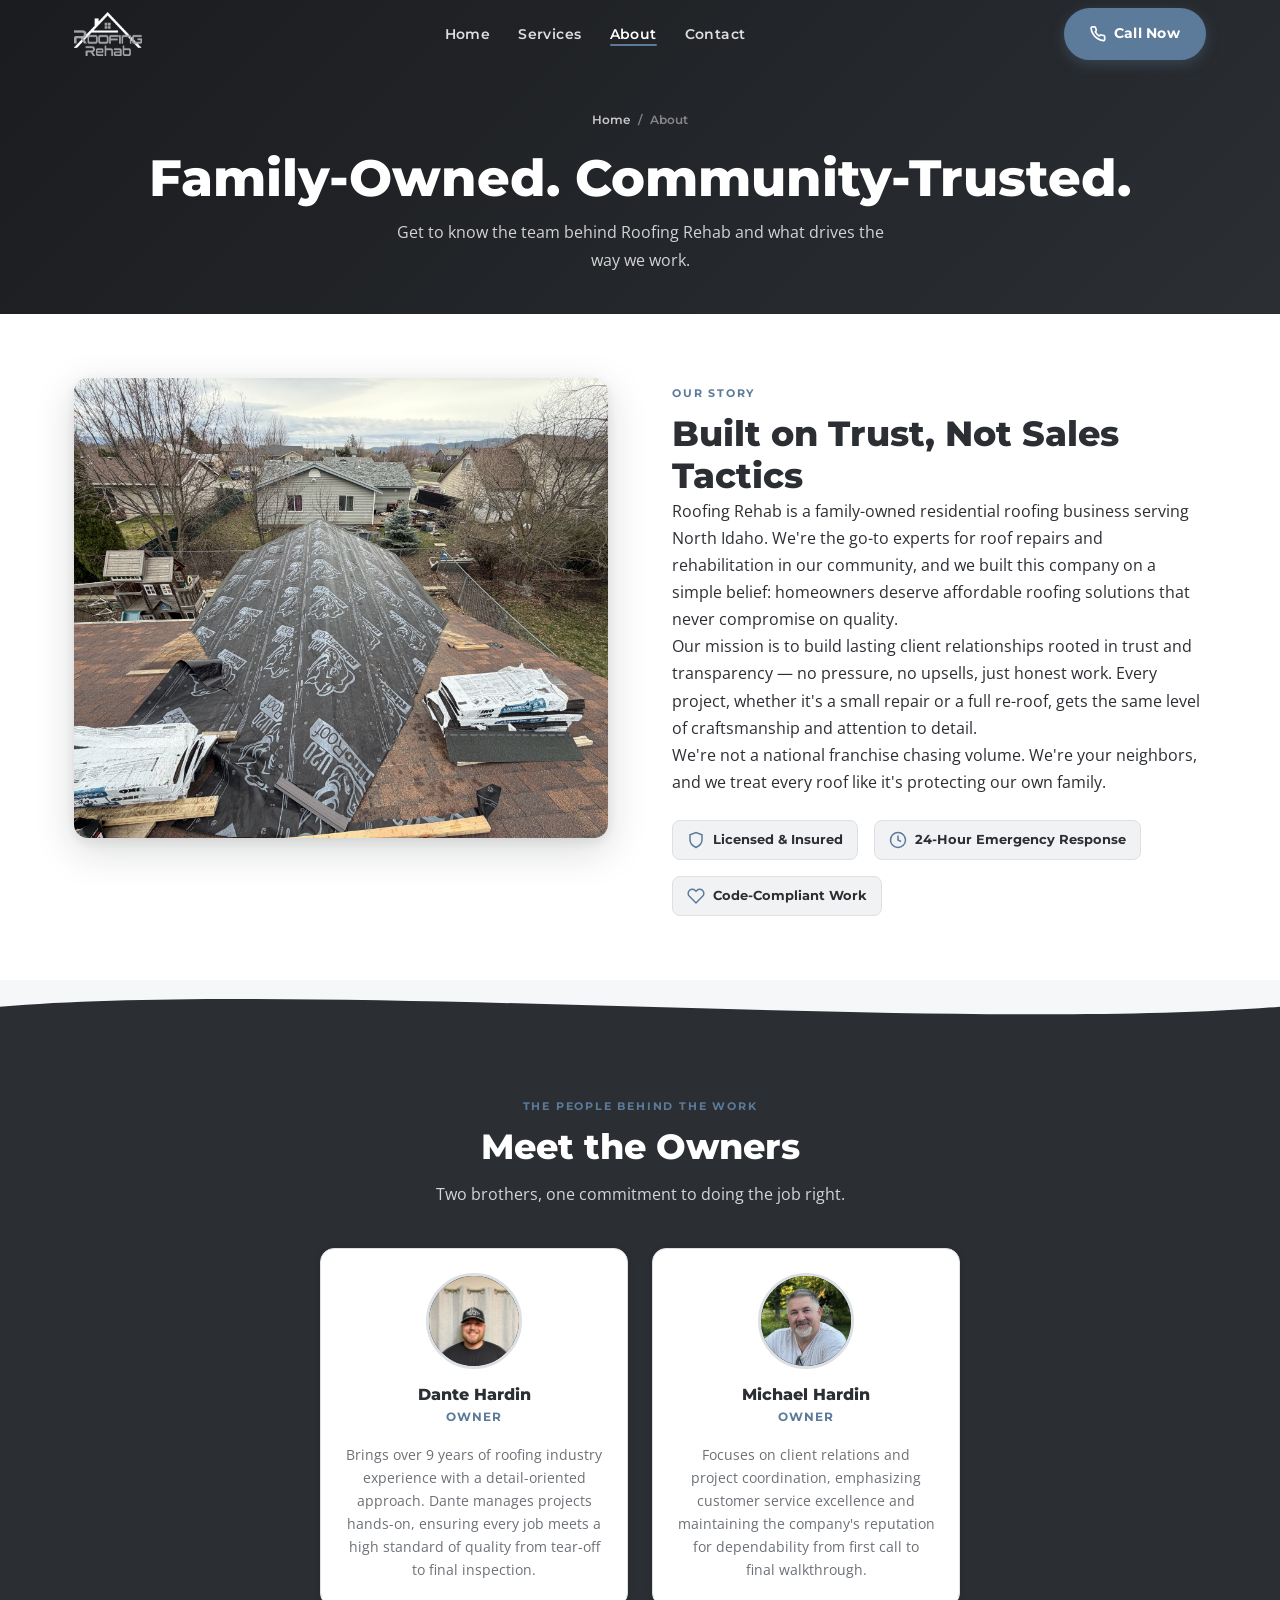
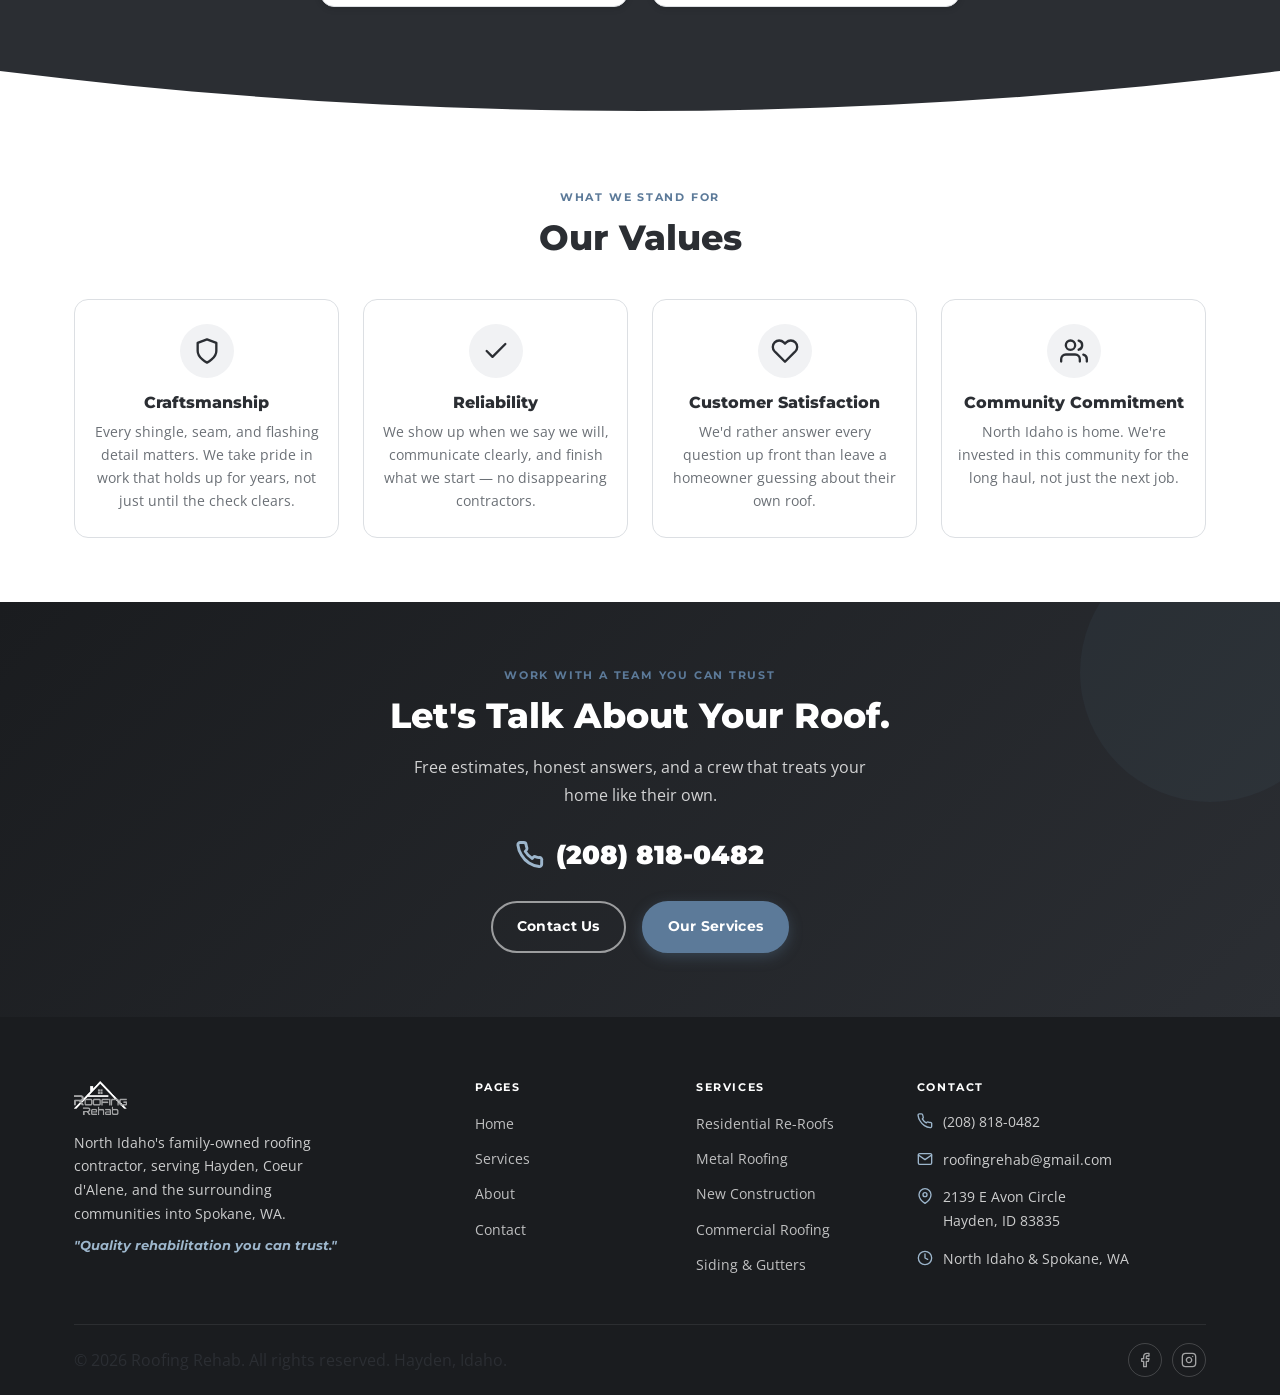
==== commit 72b2cf15: "Fix Mike's headshot crop, add full SEO/AI-optimization pass - Re-crop mike-hardin.jpg to a face-cent" ====
--- a/about.html
+++ b/about.html
@@ -4,8 +4,24 @@
   <meta charset="UTF-8" />
   <meta name="viewport" content="width=device-width, initial-scale=1.0" />
   <title>About Us | Roofing Rehab — Family-Owned Roofing in Hayden, ID</title>
-  <meta name="description" content="Meet the family behind Roofing Rehab. Owners Dante and Michael Hardin bring 9+ years of roofing experience to every project in Hayden, Coeur d'Alene, and North Idaho." />
+  <meta name="description" content="Meet the family behind Roofing Rehab. Owners Dante and Michael Hardin bring 9+ years of roofing experience to every project in North Idaho." />
   <link rel="canonical" href="https://roofing-rehab.com/about.html" />
+
+  <!-- Open Graph / Twitter -->
+  <meta property="og:type" content="website" />
+  <meta property="og:site_name" content="Roofing Rehab" />
+  <meta property="og:title" content="About Us | Roofing Rehab — Family-Owned Roofing in Hayden, ID" />
+  <meta property="og:description" content="Meet the family behind Roofing Rehab. Owners Dante and Michael Hardin bring 9+ years of roofing experience to every project in North Idaho." />
+  <meta property="og:url" content="https://roofing-rehab.com/about.html" />
+  <meta property="og:image" content="https://roofing-rehab.com/images/og-image.jpg" />
+  <meta property="og:image:width" content="1200" />
+  <meta property="og:image:height" content="630" />
+  <meta property="og:locale" content="en_US" />
+  <meta name="twitter:card" content="summary_large_image" />
+  <meta name="twitter:title" content="About Us | Roofing Rehab — Family-Owned Roofing in Hayden, ID" />
+  <meta name="twitter:description" content="Meet the family behind Roofing Rehab. Owners Dante and Michael Hardin bring 9+ years of roofing experience to every project." />
+  <meta name="twitter:image" content="https://roofing-rehab.com/images/og-image.jpg" />
+
   <link rel="preconnect" href="https://fonts.googleapis.com" />
   <link rel="preconnect" href="https://fonts.gstatic.com" crossorigin />
   <link rel="stylesheet" href="https://fonts.googleapis.com/css2?family=Montserrat:wght@700;800;900&family=Open+Sans:wght@400;500;600&display=swap" />
@@ -14,6 +30,43 @@
   <link rel="icon" type="image/png" sizes="32x32" href="images/favicon-32x32.png" />
   <link rel="icon" type="image/png" sizes="16x16" href="images/favicon-16x16.png" />
   <link rel="apple-touch-icon" href="images/apple-touch-icon.png" />
+
+  <!-- BreadcrumbList + AboutPage structured data -->
+  <script type="application/ld+json">
+  {
+    "@context": "https://schema.org",
+    "@type": "BreadcrumbList",
+    "itemListElement": [
+      { "@type": "ListItem", "position": 1, "name": "Home", "item": "https://roofing-rehab.com/" },
+      { "@type": "ListItem", "position": 2, "name": "About", "item": "https://roofing-rehab.com/about.html" }
+    ]
+  }
+  </script>
+  <script type="application/ld+json">
+  {
+    "@context": "https://schema.org",
+    "@type": "AboutPage",
+    "url": "https://roofing-rehab.com/about.html",
+    "mainEntity": {
+      "@type": "RoofingContractor",
+      "name": "Roofing Rehab",
+      "founder": [
+        {
+          "@type": "Person",
+          "name": "Dante Hardin",
+          "jobTitle": "Owner",
+          "image": "https://roofing-rehab.com/images/dante-hardin.jpg"
+        },
+        {
+          "@type": "Person",
+          "name": "Michael Hardin",
+          "jobTitle": "Owner",
+          "image": "https://roofing-rehab.com/images/mike-hardin.jpg"
+        }
+      ]
+    }
+  }
+  </script>
 </head>
 <body>
 
